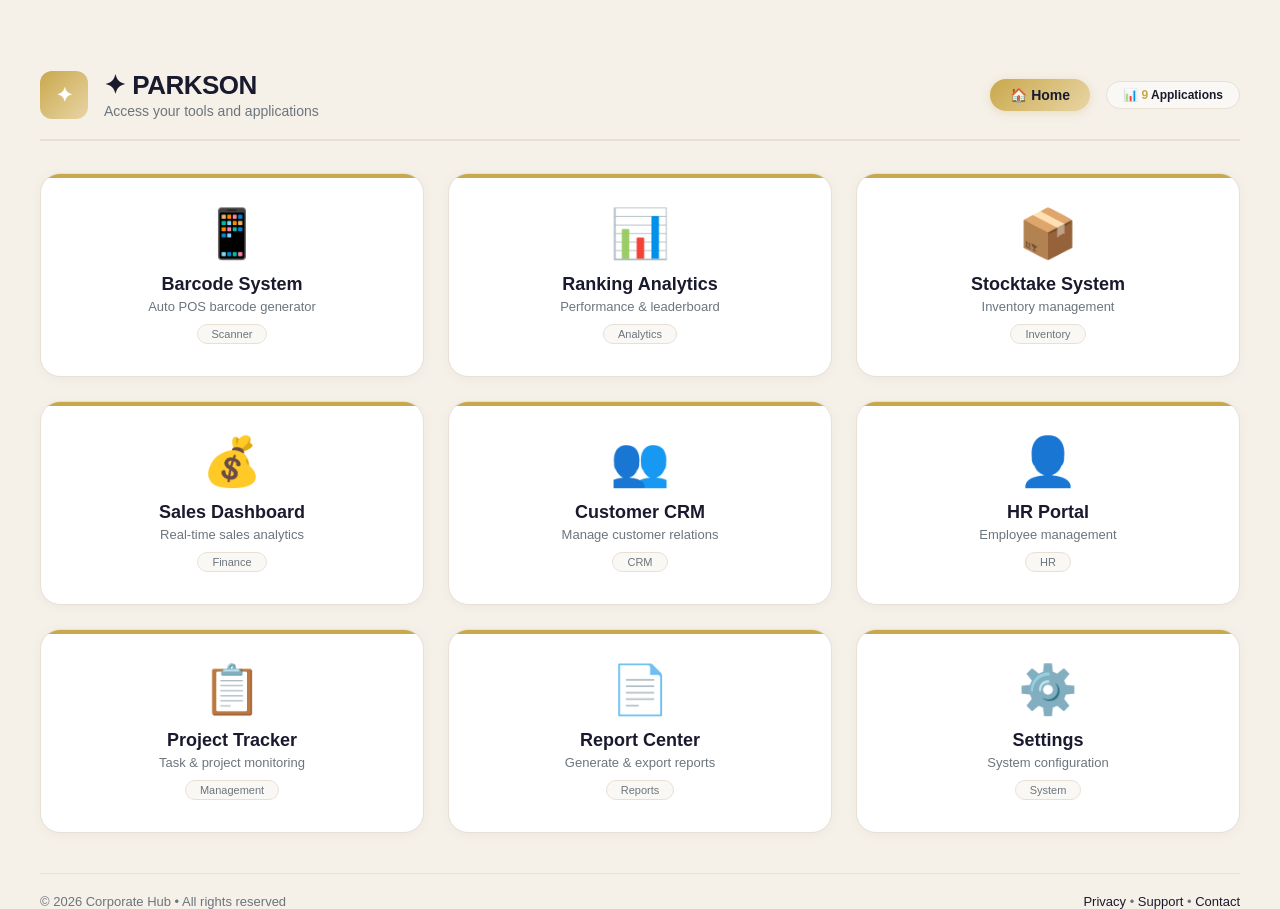
==== index.html @ dc3ac31f "Update index.html" ====
<!DOCTYPE html>
<html lang="ms">
<head>
    <meta charset="UTF-8" />
    <meta name="viewport" content="width=device-width, initial-scale=1.0" />
    <title>PARKSON</title>

    <!-- ===== CSS TERPUSAT ===== -->
    <link rel="stylesheet" href="common.css">
    <link rel="stylesheet" href="ui1.css">

    <!-- ===== CSS KHUSUS INDEX (GRID) ===== -->
    <style>
        /* ===== HEADER ===== */
        .dashboard-header {
            max-width: 1200px;
            margin: 0 auto 32px;
            width: 100%;
            display: flex;
            justify-content: space-between;
            align-items: center;
            padding-bottom: 20px;
            border-bottom: 2px solid var(--border-color, #e8ecf0);
        }

        .header-left {
            display: flex;
            align-items: center;
            gap: 16px;
        }

        .logo-icon {
            width: 48px;
            height: 48px;
            background: var(--gradient-gold, linear-gradient(135deg, #C9A84C, #E8D5A5));
            border-radius: 12px;
            display: flex;
            align-items: center;
            justify-content: center;
            color: white;
            font-size: 20px;
            font-weight: 700;
            cursor: pointer;
            transition: transform 0.2s;
            text-decoration: none;
        }

        .logo-icon:hover {
            transform: scale(1.05);
        }

        .header-title h1 {
            font-size: 26px;
            font-weight: 700;
            color: var(--text-primary, #1a1a2e);
            letter-spacing: -0.5px;
        }

        .header-title p {
            font-size: 14px;
            color: var(--text-muted, #6c757d);
            margin-top: 2px;
        }

        .header-right {
            display: flex;
            align-items: center;
            gap: 16px;
        }

        .header-badge {
            background: var(--bg-input, #faf8f4);
            padding: 6px 16px;
            border-radius: 20px;
            font-size: 12px;
            font-weight: 600;
            color: var(--text-primary, #1a1a2e);
            border: 1px solid var(--border-color, #e8e0d5);
        }

        .header-badge span {
            color: var(--secondary, #C9A84C);
        }

        /* ===== GRID 9 KOTAK ===== */
        .grid-container {
            max-width: 1200px;
            margin: 0 auto;
            width: 100%;
            display: grid;
            grid-template-columns: repeat(3, 1fr);
            gap: 24px;
            flex: 1;
        }

        /* ===== KOTAK (CARD) ===== */
        .grid-item {
            background: var(--bg-card, #ffffff);
            border-radius: 20px;
            padding: 32px 24px;
            box-shadow: 0 2px 12px rgba(0, 0, 0, 0.04);
            border: 1px solid var(--border-color, #e8e0d5);
            cursor: pointer;
            text-decoration: none;
            color: inherit;
            display: flex;
            flex-direction: column;
            align-items: center;
            justify-content: center;
            text-align: center;
            min-height: 200px;
            transition: all 0.3s cubic-bezier(0.25, 0.46, 0.45, 0.94);
            position: relative;
            overflow: hidden;
        }

        .grid-item:hover {
            transform: scale(1.05);
            box-shadow: 0 16px 48px rgba(0, 0, 0, 0.10);
            border-color: var(--secondary, #C9A84C);
            z-index: 10;
        }

        .grid-item::before {
            content: '';
            position: absolute;
            top: 0;
            left: 0;
            right: 0;
            height: 4px;
            background: var(--gradient-gold, linear-gradient(135deg, #C9A84C, #E8D5A5));
            border-radius: 20px 20px 0 0;
            transition: height 0.3s;
        }

        .grid-item:hover::before {
            height: 6px;
        }

        /* Warna berbeza untuk setiap kotak (optional - boleh kekal atau guna gold semua) */
        .grid-item:nth-child(1)::before { background: #C9A84C; }
        .grid-item:nth-child(2)::before { background: #C9A84C; }
        .grid-item:nth-child(3)::before { background: #C9A84C; }
        .grid-item:nth-child(4)::before { background: #C9A84C; }
        .grid-item:nth-child(5)::before { background: #C9A84C; }
        .grid-item:nth-child(6)::before { background: #C9A84C; }
        .grid-item:nth-child(7)::before { background: #C9A84C; }
        .grid-item:nth-child(8)::before { background: #C9A84C; }
        .grid-item:nth-child(9)::before { background: #C9A84C; }

        .grid-icon {
            font-size: 48px;
            margin-bottom: 12px;
            transition: transform 0.3s;
        }

        .grid-item:hover .grid-icon {
            transform: scale(1.1) rotate(-4deg);
        }

        .grid-item h3 {
            font-size: 18px;
            font-weight: 600;
            color: var(--text-primary, #1a1a2e);
            margin-bottom: 4px;
        }

        .grid-item p {
            font-size: 13px;
            color: var(--text-muted, #6c757d);
            margin: 0;
        }

        .grid-item .badge {
            display: inline-block;
            margin-top: 10px;
            padding: 3px 14px;
            background: var(--bg-input, #faf8f4);
            border-radius: 12px;
            font-size: 11px;
            font-weight: 500;
            color: var(--text-muted, #6c757d);
            border: 1px solid var(--border-color, #e8e0d5);
            transition: all 0.3s;
        }

        .grid-item:hover .badge {
            background: var(--gradient-gold, linear-gradient(135deg, #C9A84C, #E8D5A5));
            color: #1a1a2e;
            border-color: var(--secondary, #C9A84C);
        }

        .grid-arrow {
            position: absolute;
            bottom: 16px;
            right: 20px;
            font-size: 18px;
            color: var(--border-color, #d0d4d8);
            transition: all 0.3s;
            opacity: 0;
            transform: translateX(-8px);
        }

        .grid-item:hover .grid-arrow {
            opacity: 1;
            transform: translateX(0);
            color: var(--secondary, #C9A84C);
        }

        /* ===== FOOTER ===== */
        .dashboard-footer {
            max-width: 1200px;
            margin: 40px auto 0;
            width: 100%;
            padding-top: 20px;
            border-top: 1px solid var(--border-color, #e8ecf0);
            display: flex;
            justify-content: space-between;
            font-size: 13px;
            color: var(--text-muted, #6c757d);
        }

        .dashboard-footer a {
            color: var(--text-primary, #1a1a2e);
            text-decoration: none;
            font-weight: 500;
        }

        .dashboard-footer a:hover {
            text-decoration: underline;
            color: var(--secondary, #C9A84C);
        }

        /* ===== RESPONSIVE ===== */
        @media (max-width: 1024px) {
            .grid-container {
                gap: 18px;
            }
            .grid-item {
                min-height: 170px;
                padding: 24px 18px;
            }
            .grid-icon {
                font-size: 40px;
            }
        }

        @media (max-width: 768px) {
            body {
                padding: 20px 16px;
            }

            .dashboard-header {
                flex-direction: column;
                align-items: flex-start;
                gap: 12px;
                padding-bottom: 16px;
            }

            .header-right {
                width: 100%;
                justify-content: flex-start;
                flex-wrap: wrap;
            }

            .grid-container {
                grid-template-columns: repeat(2, 1fr);
                gap: 14px;
            }

            .grid-item {
                min-height: 150px;
                padding: 20px 14px;
            }

            .grid-icon {
                font-size: 34px;
            }
            .grid-item h3 {
                font-size: 15px;
            }
            .grid-item p {
                font-size: 12px;
            }

            .dashboard-footer {
                flex-direction: column;
                gap: 6px;
                text-align: center;
            }
        }

        @media (max-width: 480px) {
            .grid-container {
                grid-template-columns: 1fr 1fr;
                gap: 12px;
            }
            .grid-item {
                min-height: 130px;
                padding: 16px 12px;
            }
            .grid-icon {
                font-size: 28px;
                margin-bottom: 6px;
            }
            .grid-item h3 {
                font-size: 13px;
            }
            .grid-item p {
                font-size: 11px;
            }
            .grid-item .badge {
                font-size: 9px;
                padding: 2px 10px;
                margin-top: 6px;
            }
            .grid-arrow {
                display: none;
            }
            .header-title h1 {
                font-size: 20px;
            }
        }
    </style>
</head>
<body>

    <!-- ===== HEADER ===== -->
    <header class="dashboard-header">
        <div class="header-left">
            <a href="https://parkson127.github.io/all/" class="logo-icon">✦</a>
            <div class="header-title">
                <h1>✦ PARKSON</h1>
                <p>Access your tools and applications</p>
            </div>
        </div>
        <div class="header-right">
            <a href="https://parkson127.github.io/all/" class="home-btn">
                🏠 Home
            </a>
            <span class="header-badge">📊 <span id="appCount">9</span> Applications</span>
        </div>
    </header>

    <!-- ===== GRID 9 KOTAK ===== -->
    <div class="grid-container">

        <!-- 1. BARCODE -->
        <a href="https://parkson127.github.io/all/barcode.html" class="grid-item">
            <span class="grid-icon">📱</span>
            <h3>Barcode System</h3>
            <p>Auto POS barcode generator</p>
            <span class="badge">Scanner</span>
            <span class="grid-arrow">→</span>
        </a>

        <!-- 2. RANKING -->
        <a href="https://parkson127.github.io/all/ranking.html" class="grid-item">
            <span class="grid-icon">📊</span>
            <h3>Ranking Analytics</h3>
            <p>Performance &amp; leaderboard</p>
            <span class="badge">Analytics</span>
            <span class="grid-arrow">→</span>
        </a>

        <!-- 3. STOCKTAKE -->
        <a href="https://parkson127.github.io/all/stocktake.html" class="grid-item">
            <span class="grid-icon">📦</span>
            <h3>Stocktake System</h3>
            <p>Inventory management</p>
            <span class="badge">Inventory</span>
            <span class="grid-arrow">→</span>
        </a>

        <!-- 4. SALES DASHBOARD -->
        <a href="https://parkson127.github.io/all/sales.html" class="grid-item">
            <span class="grid-icon">💰</span>
            <h3>Sales Dashboard</h3>
            <p>Real-time sales analytics</p>
            <span class="badge">Finance</span>
            <span class="grid-arrow">→</span>
        </a>

        <!-- 5. CUSTOMER CRM -->
        <a href="https://parkson127.github.io/all/crm.html" class="grid-item">
            <span class="grid-icon">👥</span>
            <h3>Customer CRM</h3>
            <p>Manage customer relations</p>
            <span class="badge">CRM</span>
            <span class="grid-arrow">→</span>
        </a>

        <!-- 6. HR PORTAL -->
        <a href="https://parkson127.github.io/all/hr.html" class="grid-item">
            <span class="grid-icon">👤</span>
            <h3>HR Portal</h3>
            <p>Employee management</p>
            <span class="badge">HR</span>
            <span class="grid-arrow">→</span>
        </a>

        <!-- 7. PROJECT TRACKER -->
        <a href="https://parkson127.github.io/all/projects.html" class="grid-item">
            <span class="grid-icon">📋</span>
            <h3>Project Tracker</h3>
            <p>Task &amp; project monitoring</p>
            <span class="badge">Management</span>
            <span class="grid-arrow">→</span>
        </a>

        <!-- 8. REPORT CENTER -->
        <a href="https://parkson127.github.io/all/reports.html" class="grid-item">
            <span class="grid-icon">📄</span>
            <h3>Report Center</h3>
            <p>Generate &amp; export reports</p>
            <span class="badge">Reports</span>
            <span class="grid-arrow">→</span>
        </a>

        <!-- 9. SETTINGS -->
        <a href="https://parkson127.github.io/all/settings.html" class="grid-item">
            <span class="grid-icon">⚙️</span>
            <h3>Settings</h3>
            <p>System configuration</p>
            <span class="badge">System</span>
            <span class="grid-arrow">→</span>
        </a>

    </div>

    <!-- ===== FOOTER ===== -->
    <footer class="dashboard-footer">
        <span>© 2026 Corporate Hub • All rights reserved</span>
        <span>
            <a href="#">Privacy</a> •
            <a href="#">Support</a> •
            <a href="#">Contact</a>
        </span>
    </footer>

</body>
</html>
---- common.css ----
/* ================================================================
   COMMON.CSS – STRUKTUR ASAS (RANGKA)
   ================================================================ */

/* ----- RESET & BASE ----- */
* {
    margin: 0;
    padding: 0;
    box-sizing: border-box;
}

body {
    font-family: -apple-system, BlinkMacSystemFont, 'Segoe UI', Roboto, 'Helvetica Neue', Arial, sans-serif;
    background: var(--bg-main, #f5f0e8);
    color: var(--text-primary, #1a1a2e);
    padding-top: 70px;
    min-height: 100vh;
    -webkit-font-smoothing: antialiased;
    display: flex;
    flex-direction: column;
    align-items: center;
}

/* ================================================================
   HOME BAR
   ================================================================ */

.home-bar {
    position: fixed;
    top: 0;
    left: 0;
    right: 0;
    z-index: 9999;
    padding: 10px 24px;
    display: flex;
    align-items: center;
    gap: 12px;
    backdrop-filter: blur(8px);
    -webkit-backdrop-filter: blur(8px);
    background: rgba(255, 255, 255, 0.6);
    border-bottom: 1px solid rgba(201, 168, 76, 0.2);
    box-shadow: none;
}

.home-btn {
    display: inline-flex;
    align-items: center;
    gap: 6px;
    border: none;
    padding: 8px 20px;
    border-radius: 24px;
    font-size: 14px;
    font-weight: 700;
    text-decoration: none;
    transition: all 0.2s;
    cursor: pointer;
    font-family: inherit;
    background: linear-gradient(135deg, #C9A84C, #E8D5A5);
    color: #1a1a2e;
    box-shadow: 0 2px 8px rgba(201, 168, 76, 0.25);
}

.home-btn:hover {
    transform: scale(1.04);
    background: #E8D5A5;
    color: #1a1a2e;
    box-shadow: 0 4px 16px rgba(201, 168, 76, 0.25);
}

.home-bar .hint {
    font-size: 13px;
    color: #4a4a5a;
    font-weight: 500;
}

/* ================================================================
   CONTAINER / CARD (PUSAT)
   ================================================================ */

.container, .input-section, .output-section, .sku-staff-section, .card {
    max-width: 820px;
    width: 100%;
    margin: 0 auto 16px;
    padding: 20px 18px;
    border-radius: 20px;
    border: 1px solid var(--border-color, #e8e0d5);
    background: var(--bg-card, #ffffff);
    box-shadow: 0 2px 12px rgba(0, 0, 0, 0.04);
}

/* ================================================================
   WRAPPER (UNTUK BARCODE)
   ================================================================ */

.wrapper {
    display: flex;
    flex-direction: column;
    padding: 16px 16px 24px;
    gap: 16px;
    flex: 1;
    max-width: 820px;
    width: 100%;
    margin: 0 auto;
}

/* ================================================================
   INPUT FIELDS
   ================================================================ */

input, textarea, .field input {
    width: 100%;
    padding: 14px;
    border-radius: 14px;
    border: 1.5px solid var(--border-color, #e8e0d5);
    background: var(--bg-input, #faf8f4);
    color: var(--text-primary, #1a1a2e);
    font-size: 16px;
    font-weight: 500;
    font-family: inherit;
    transition: all 0.2s;
}

input:focus, textarea:focus, .field input:focus {
    outline: none;
    border-color: var(--secondary, #C9A84C);
    box-shadow: 0 0 0 3px rgba(201, 168, 76, 0.15);
}

input::placeholder, textarea::placeholder {
    color: var(--text-muted, #6c757d);
}

/* ================================================================
   LABEL
   ================================================================ */

label, .field label {
    display: block;
    font-size: 0.7rem;
    font-weight: 600;
    text-transform: uppercase;
    letter-spacing: 1.5px;
    color: var(--text-muted, #6c757d);
    margin-bottom: 4px;
}

/* ================================================================
   DIVIDER EMAS
   ================================================================ */

.divider-gold {
    width: 80px;
    height: 3px;
    background: var(--gradient-gold, linear-gradient(135deg, #C9A84C, #E8D5A5));
    border-radius: 2px;
    margin: 0.8rem 0 1.2rem;
}

/* ================================================================
   BADGE EMAS
   ================================================================ */

.badge-gold, .badge-pro {
    background: var(--gradient-gold, linear-gradient(135deg, #C9A84C, #E8D5A5));
    color: #1a1a2e;
    padding: 0.2rem 1rem;
    border-radius: 30px;
    font-size: 0.6rem;
    font-weight: 700;
    text-transform: uppercase;
    display: inline-block;
}

/* ================================================================
   SUB TITLE EMAS
   ================================================================ */

.sub-title {
    border-left: 3px solid var(--secondary, #C9A84C);
    padding-left: 1rem;
    color: var(--text-secondary, #4a4a5a);
    font-size: 0.75rem;
    text-transform: uppercase;
    letter-spacing: 1px;
    margin-bottom: 1.5rem;
}

/* ================================================================
   BUTTON GENERATE (GOLD)
   ================================================================ */

.generate-btn, .btn-primary, .btn-confirm {
    width: 100%;
    padding: 16px;
    border: none;
    border-radius: 16px;
    font-size: 17px;
    font-weight: 600;
    cursor: pointer;
    font-family: inherit;
    transition: all 0.2s;
    display: flex;
    align-items: center;
    justify-content: center;
    gap: 8px;
    background: var(--gradient-gold, linear-gradient(135deg, #C9A84C, #E8D5A5));
    color: #1a1a2e;
    box-shadow: 0 4px 16px var(--shadow-gold, rgba(201, 168, 76, 0.25));
}

.generate-btn:hover, .btn-primary:hover, .btn-confirm:hover {
    background: #E8D5A5;
    transform: translateY(-2px);
    box-shadow: 0 6px 24px var(--shadow-gold, rgba(201, 168, 76, 0.3));
}

/* ================================================================
   HISTORY
   ================================================================ */

.history-section {
    margin-top: 16px;
    padding-top: 16px;
    border-top: 0.5px solid var(--border-color, #e8e0d5);
}

.history-section .history-header {
    display: flex;
    justify-content: space-between;
    align-items: center;
    margin-bottom: 8px;
}

.history-section .history-header h4 {
    font-size: 13px;
    font-weight: 600;
    color: var(--text-muted, #6c757d);
}

.history-section .history-header .clear-btn {
    font-size: 12px;
    color: var(--secondary, #C9A84C);
    background: none;
    border: none;
    font-weight: 600;
    cursor: pointer;
    font-family: inherit;
}

.history-list {
    display: flex;
    gap: 8px;
    overflow-x: auto;
    padding: 4px 0 8px;
    -webkit-overflow-scrolling: touch;
    scrollbar-width: none;
}

.history-list::-webkit-scrollbar {
    display: none;
}

.history-item {
    background: var(--bg-input, #faf8f4);
    padding: 8px 14px;
    border-radius: 12px;
    font-size: 12px;
    font-weight: 500;
    color: var(--text-primary, #1a1a2e);
    white-space: nowrap;
    cursor: pointer;
    border: 0.5px solid var(--border-color, #e8e0d5);
    flex-shrink: 0;
    transition: all 0.2s;
}

.history-item:hover, .history-item:active {
    background: #e8e0d5;
}

/* ================================================================
   TOAST / NOTIFICATION
   ================================================================ */

.toast {
    position: fixed;
    bottom: 30px;
    left: 50%;
    transform: translateX(-50%) translateY(20px);
    background: rgba(28, 28, 30, 0.92);
    backdrop-filter: blur(12px);
    color: #fff;
    padding: 12px 24px;
    border-radius: 16px;
    font-size: 14px;
    font-weight: 500;
    opacity: 0;
    transition: all 0.35s cubic-bezier(0.25, 0.1, 0.25, 1);
    pointer-events: none;
    z-index: 999;
    box-shadow: 0 8px 32px rgba(0, 0, 0, 0.15);
}

.toast.show {
    opacity: 1;
    transform: translateX(-50%) translateY(0);
}

/* ================================================================
   RESPONSIVE
   ================================================================ */

@media (max-width: 640px) {
    body {
        padding-top: 56px;
    }

    .home-bar {
        padding: 8px 16px;
    }

    .home-btn {
        padding: 6px 14px;
        font-size: 12px;
    }

    .home-bar .hint {
        font-size: 11px;
    }

    .wrapper {
        padding: 12px 12px 16px;
    }

    .container, .input-section, .output-section, .sku-staff-section, .card {
        padding: 16px 14px;
        margin: 0 auto 12px;
    }

    input, textarea, .field input {
        padding: 16px 14px;
        font-size: 17px;
    }

    .generate-btn, .btn-primary, .btn-confirm {
        padding: 18px;
        font-size: 17px;
    }

    .history-item {
        font-size: 11px;
        padding: 6px 12px;
    }
}

/* ================================================================
   DARK MODE
   ================================================================ */

@media (prefers-color-scheme: dark) {
    body {
        background: #1a1a2e;
        color: #f0f0f5;
    }

    .home-bar {
        background: rgba(20, 20, 30, 0.7);
        border-bottom-color: rgba(201, 168, 76, 0.2);
    }

    .home-btn {
        background: linear-gradient(135deg, #C9A84C, #E8D5A5);
        color: #1a1a2e;
    }

    .home-btn:hover {
        background: #E8D5A5;
        color: #1a1a2e;
    }

    .home-bar .hint {
        color: #d0c8b8;
    }

    .container, .input-section, .output-section, .sku-staff-section, .card {
        background: #2a2a3e;
        border-color: #3a3a4e;
    }

    input, textarea, .field input {
        background: #2a2a3e;
        border-color: #3a3a4e;
        color: #f0f0f5;
    }

    input:focus, textarea:focus, .field input:focus {
        border-color: #C9A84C;
        box-shadow: 0 0 0 3px rgba(201, 168, 76, 0.15);
    }

    .history-item {
        background: #2a2a3e;
        color: #f0f0f5;
        border-color: #3a3a4e;
    }

    .history-item:hover, .history-item:active {
        background: #3a3a4e;
    }

    .toast {
        background: rgba(44, 44, 46, 0.95);
        color: #f5f5f7;
    }

    .badge-gold, .badge-pro {
        background: linear-gradient(135deg, #C9A84C, #E8D5A5);
        color: #1a1a2e;
    }

    .divider-gold {
        background: linear-gradient(135deg, #C9A84C, #E8D5A5);
    }

    .sub-title {
        border-left-color: #C9A84C;
        color: #d0c8b8;
    }

    .generate-btn, .btn-primary, .btn-confirm {
        background: linear-gradient(135deg, #C9A84C, #E8D5A5);
        color: #1a1a2e;
    }

    .generate-btn:hover, .btn-primary:hover, .btn-confirm:hover {
        background: #E8D5A5;
        color: #1a1a2e;
    }

    .history-section .history-header h4 {
        color: #8e8e93;
    }

    .history-section .history-header .clear-btn {
        color: #C9A84C;
    }

    label, .field label {
        color: #8e8e93;
    }
}
---- ui1.css ----
/* ================================================================
   UI1.CSS – TEMA EMAS (GOLD THEME)
   ================================================================ */

/* ===== TEMA TERANG DENGAN AKSEN EMAS ===== */
:root {
    --primary: #C9A84C;              /* Emas utama */
    --primary-light: #E8D5A5;        /* Emas cerah */
    --primary-dark: #A8893A;         /* Emas gelap */
    --secondary: #C9A84C;
    --secondary-light: #E8D5A5;
    --secondary-dark: #A8893A;
    --bg-main: #f5f0e8;              /* Background krim lembut */
    --bg-card: #ffffff;
    --bg-input: #faf8f4;
    --text-primary: #1a1a2e;
    --text-secondary: #4a4a5a;
    --text-muted: #6c757d;
    --border-color: #e8e0d5;
    --shadow-gold: rgba(201,168,76,0.25);
    --gradient-gold: linear-gradient(135deg, #C9A84C, #E8D5A5);
    --font-heading: 'Playfair Display', serif;
    --font-body: 'Inter', sans-serif;
    --success: #34c759;
    --danger: #ff2d55;
}

/* ===== HOME BAR - TRANSPARENT BLEND ===== */
.home-bar {
    position: fixed !important;
    top: 0 !important;
    left: 0 !important;
    right: 0 !important;
    z-index: 9999 !important;
    background: rgba(255, 255, 255, 0.6) !important;  /* Separuh transparent */
    backdrop-filter: blur(8px) !important;
    -webkit-backdrop-filter: blur(8px) !important;
    padding: 10px 24px !important;
    border-bottom: 1px solid rgba(201, 168, 76, 0.2) !important;
    display: flex !important;
    align-items: center !important;
    gap: 12px !important;
    box-shadow: none !important;
}

/* ===== BUTANG HOME - LATAR EMAS, TEKS GELAP ===== */
.home-btn {
    display: inline-flex !important;
    align-items: center !important;
    gap: 6px !important;
    background: var(--gradient-gold) !important;
    color: #1a1a2e !important;   /* TEKS GELAP */
    border: none !important;
    padding: 8px 20px !important;
    border-radius: 24px !important;
    font-size: 14px !important;
    font-weight: 700 !important;
    cursor: pointer !important;
    text-decoration: none !important;
    font-family: inherit !important;
    transition: all 0.2s !important;
    box-shadow: 0 2px 8px var(--shadow-gold) !important;
}

.home-btn:hover {
    transform: scale(1.04) !important;
    box-shadow: 0 4px 16px var(--shadow-gold) !important;
    background: #E8D5A5 !important;
    color: #1a1a2e !important;
}

.home-bar .hint {
    font-size: 13px !important;
    color: #4a4a5a !important;   /* Gelap, bukan putih */
    font-weight: 500 !important;
}

/* ===== PADDING ATAS UNTUK HOME BAR ===== */
body {
    padding-top: 70px !important;
    min-height: 100vh;
}

/* ===== DARK MODE - TETAPKAN HOME BAR TRANSPARENT ===== */
@media (prefers-color-scheme: dark) {
    .home-bar {
        background: rgba(20, 20, 30, 0.7) !important;
        border-bottom-color: rgba(201, 168, 76, 0.2) !important;
    }
    .home-btn {
        background: var(--gradient-gold) !important;
        color: #1a1a2e !important;
    }
    .home-btn:hover {
        background: #E8D5A5 !important;
        color: #1a1a2e !important;
    }
    .home-bar .hint {
        color: #d0c8b8 !important;
    }
}

/* ===== ELEMEN LAIN (GOLD ACCENTS) ===== */
.divider-gold {
    width: 80px;
    height: 3px;
    background: var(--gradient-gold) !important;
    border-radius: 2px;
    margin: 0.8rem 0 1.2rem;
}

.badge-gold, .badge-pro {
    background: var(--gradient-gold) !important;
    color: #1a1a2e !important;
    padding: 0.2rem 1rem;
    border-radius: 30px;
    font-size: 0.6rem;
    font-weight: 700;
    text-transform: uppercase;
    display: inline-block;
}

.sub-title-gold {
    border-left: 3px solid var(--secondary) !important;
    padding-left: 1rem;
    color: var(--text-secondary) !important;
    font-size: 0.75rem;
    text-transform: uppercase;
    letter-spacing: 1px;
    margin-bottom: 1.5rem;
}

/* ===== BUTANG GENERATE / PRIMARY ACTIONS ===== */
.generate-btn, .btn-primary, .btn-confirm {
    background: var(--gradient-gold) !important;
    color: #1a1a2e !important;
    box-shadow: 0 4px 16px var(--shadow-gold) !important;
    border: none;
    padding: 16px;
    border-radius: 16px;
    font-size: 17px;
    font-weight: 600;
    cursor: pointer;
    transition: all 0.2s;
    font-family: inherit;
    width: 100%;
    display: flex;
    align-items: center;
    justify-content: center;
    gap: 8px;
}

.generate-btn:hover, .btn-primary:hover, .btn-confirm:hover {
    background: #E8D5A5 !important;
    color: #1a1a2e !important;
    box-shadow: 0 6px 24px var(--shadow-gold) !important;
    transform: translateY(-2px) !important;
}

/* ===== INPUT FIELDS ===== */
input, textarea, .field input {
    background: var(--bg-input) !important;
    border: 1.5px solid var(--border-color) !important;
    border-radius: 14px;
    padding: 14px;
    font-size: 16px;
    font-weight: 500;
    color: var(--text-primary) !important;
    width: 100%;
    transition: all 0.2s;
    font-family: inherit;
}

input:focus, textarea:focus, .field input:focus {
    outline: none;
    border-color: var(--secondary) !important;
    box-shadow: 0 0 0 3px rgba(201, 168, 76, 0.15) !important;
}

/* ===== CARD / CONTAINER ===== */
.card, .container, .input-section, .output-section, .sku-staff-section {
    background: var(--bg-card) !important;
    border: 1px solid var(--border-color) !important;
    border-radius: 20px;
    padding: 20px 18px;
    box-shadow: 0 2px 12px rgba(0,0,0,0.04) !important;
    margin-bottom: 16px;
}

/* ===== HISTORY ITEMS ===== */
.history-item {
    background: var(--bg-input) !important;
    color: var(--text-primary) !important;
    border-color: var(--border-color) !important;
}

.history-item:hover, .history-item:active {
    background: #e8e0d5 !important;
}

/* ===== LABEL ===== */
label, .field label, .staff-label {
    color: var(--text-muted) !important;
    font-size: 0.7rem;
    font-weight: 600;
    text-transform: uppercase;
    letter-spacing: 1.5px;
}
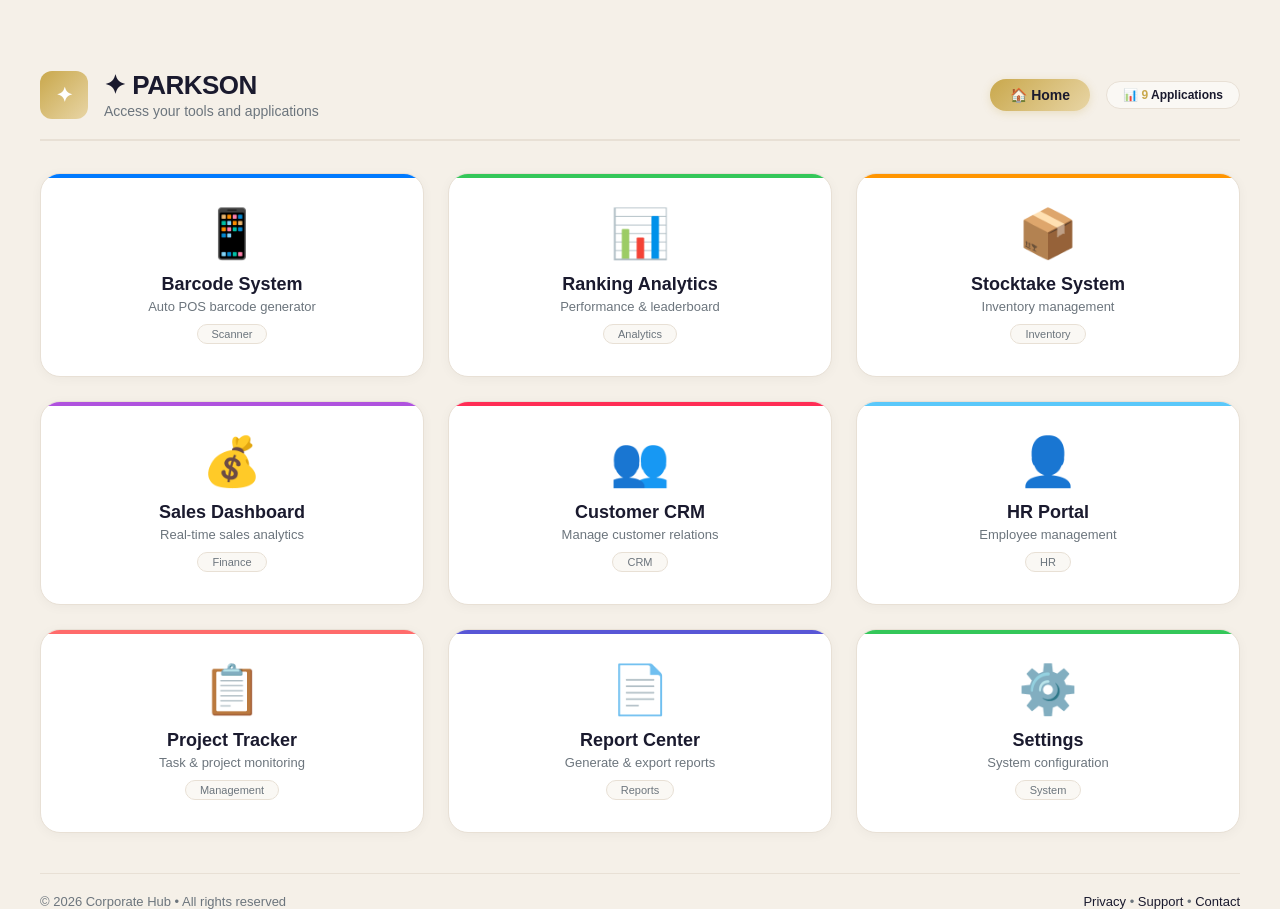
==== commit b4079300: "Update index.html" ====
--- a/index.html
+++ b/index.html
@@ -128,7 +128,6 @@
             left: 0;
             right: 0;
             height: 4px;
-            background: var(--gradient-gold, linear-gradient(135deg, #C9A84C, #E8D5A5));
             border-radius: 20px 20px 0 0;
             transition: height 0.3s;
         }
@@ -137,16 +136,27 @@
             height: 6px;
         }
 
-        /* Warna berbeza untuk setiap kotak (optional - boleh kekal atau guna gold semua) */
-        .grid-item:nth-child(1)::before { background: #C9A84C; }
-        .grid-item:nth-child(2)::before { background: #C9A84C; }
-        .grid-item:nth-child(3)::before { background: #C9A84C; }
-        .grid-item:nth-child(4)::before { background: #C9A84C; }
-        .grid-item:nth-child(5)::before { background: #C9A84C; }
-        .grid-item:nth-child(6)::before { background: #C9A84C; }
-        .grid-item:nth-child(7)::before { background: #C9A84C; }
-        .grid-item:nth-child(8)::before { background: #C9A84C; }
-        .grid-item:nth-child(9)::before { background: #C9A84C; }
+        /* ===== WARNA BERBEZA UNTUK SETIAP KOTAK ===== */
+        .grid-item:nth-child(1)::before { background: #007aff; }
+        .grid-item:nth-child(2)::before { background: #34c759; }
+        .grid-item:nth-child(3)::before { background: #ff9500; }
+        .grid-item:nth-child(4)::before { background: #af52de; }
+        .grid-item:nth-child(5)::before { background: #ff2d55; }
+        .grid-item:nth-child(6)::before { background: #5ac8fa; }
+        .grid-item:nth-child(7)::before { background: #ff6b6b; }
+        .grid-item:nth-child(8)::before { background: #5856d6; }
+        .grid-item:nth-child(9)::before { background: #34c759; }
+
+        /* Hover effect untuk setiap warna */
+        .grid-item:nth-child(1):hover { border-color: #007aff; }
+        .grid-item:nth-child(2):hover { border-color: #34c759; }
+        .grid-item:nth-child(3):hover { border-color: #ff9500; }
+        .grid-item:nth-child(4):hover { border-color: #af52de; }
+        .grid-item:nth-child(5):hover { border-color: #ff2d55; }
+        .grid-item:nth-child(6):hover { border-color: #5ac8fa; }
+        .grid-item:nth-child(7):hover { border-color: #ff6b6b; }
+        .grid-item:nth-child(8):hover { border-color: #5856d6; }
+        .grid-item:nth-child(9):hover { border-color: #34c759; }
 
         .grid-icon {
             font-size: 48px;
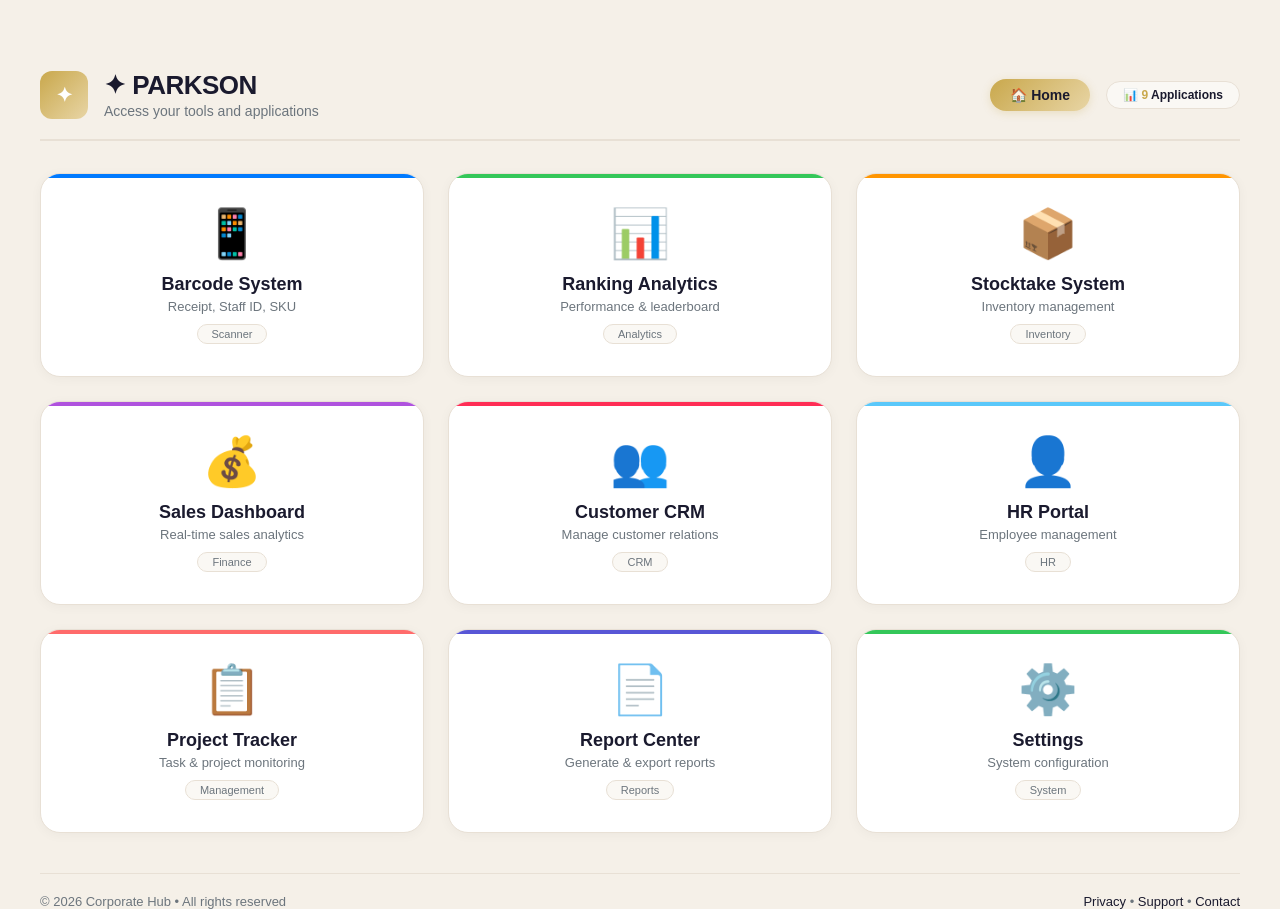
==== commit 8d999a98: "Update index.html" ====
--- a/index.html
+++ b/index.html
@@ -359,7 +359,7 @@
         <a href="https://parkson127.github.io/all/barcode.html" class="grid-item">
             <span class="grid-icon">📱</span>
             <h3>Barcode System</h3>
-            <p>Auto POS barcode generator</p>
+            <p>Receipt, Staff ID, SKU</p>
             <span class="badge">Scanner</span>
             <span class="grid-arrow">→</span>
         </a>
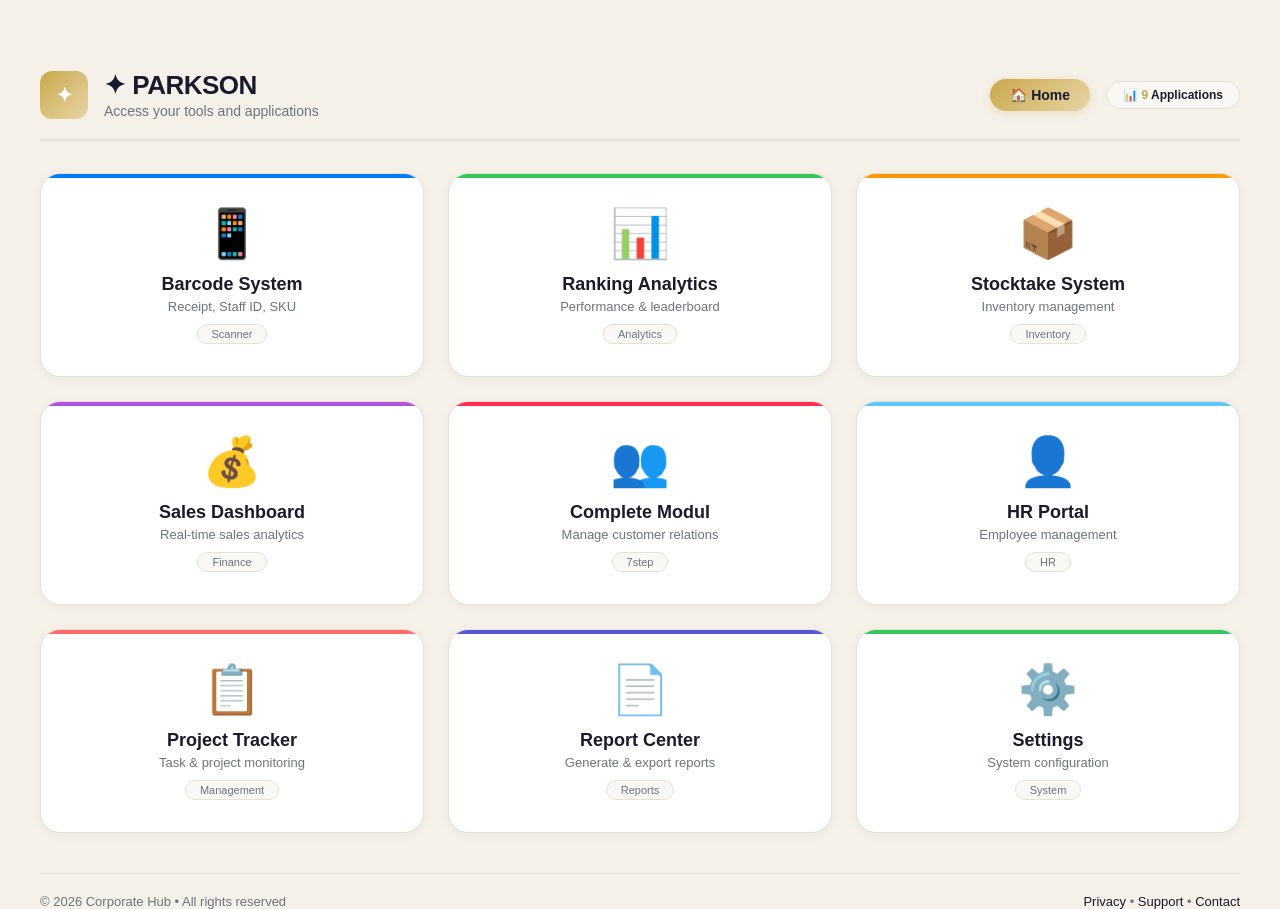
==== commit 9dc86632: "Update CRM section to 7 Step and change title" ====
--- a/index.html
+++ b/index.html
@@ -391,12 +391,12 @@
             <span class="grid-arrow">→</span>
         </a>
 
-        <!-- 5. CUSTOMER CRM -->
+        <!-- 5. 7 Step -->
         <a href="https://parkson127.github.io/all/crm.html" class="grid-item">
             <span class="grid-icon">👥</span>
-            <h3>Customer CRM</h3>
+            <h3>Complete Modul</h3>
             <p>Manage customer relations</p>
-            <span class="badge">CRM</span>
+            <span class="badge">7step</span>
             <span class="grid-arrow">→</span>
         </a>
 
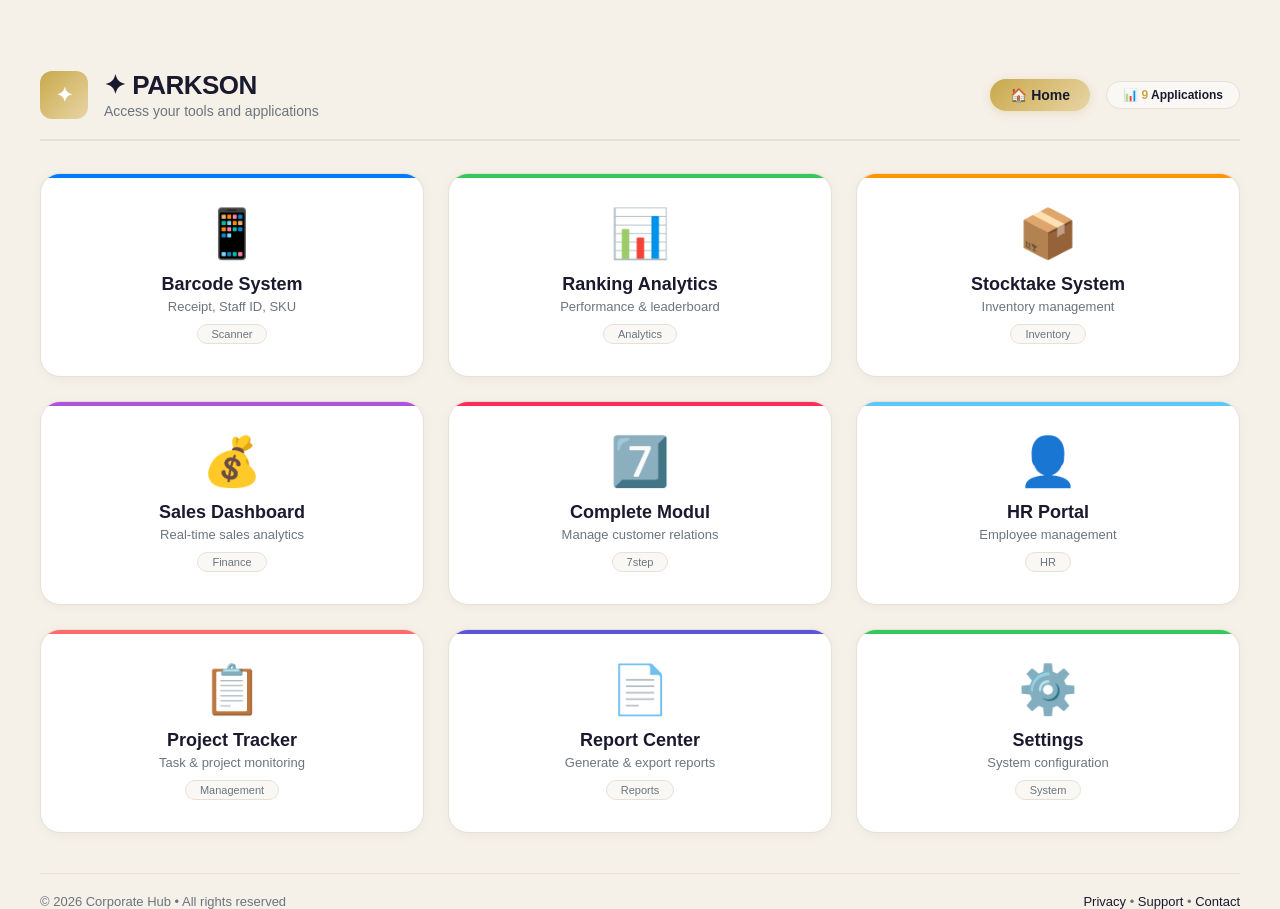
==== commit cc85c732: "Update link and icon for 7 Step module" ====
--- a/index.html
+++ b/index.html
@@ -392,8 +392,8 @@
         </a>
 
         <!-- 5. 7 Step -->
-        <a href="https://parkson127.github.io/all/crm.html" class="grid-item">
-            <span class="grid-icon">👥</span>
+        <a href="https://parkson127.github.io/all/7step.html" class="grid-item">
+            <span class="grid-icon">7️⃣</span>
             <h3>Complete Modul</h3>
             <p>Manage customer relations</p>
             <span class="badge">7step</span>
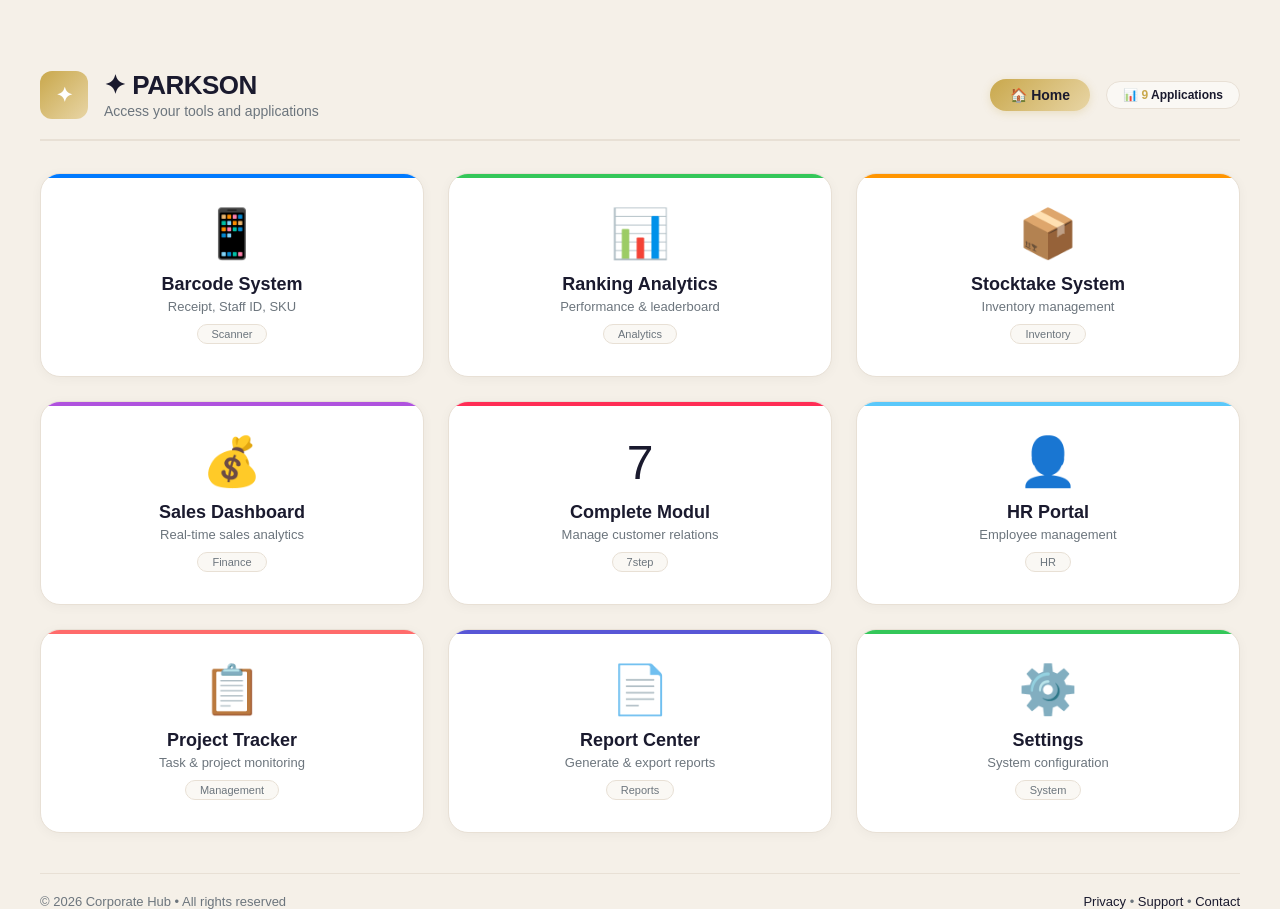
==== commit 1aec63da: "Update index.html" ====
--- a/index.html
+++ b/index.html
@@ -393,7 +393,7 @@
 
         <!-- 5. 7 Step -->
         <a href="https://parkson127.github.io/all/7step.html" class="grid-item">
-            <span class="grid-icon">7️⃣</span>
+            <span class="grid-icon">7</span>
             <h3>Complete Modul</h3>
             <p>Manage customer relations</p>
             <span class="badge">7step</span>
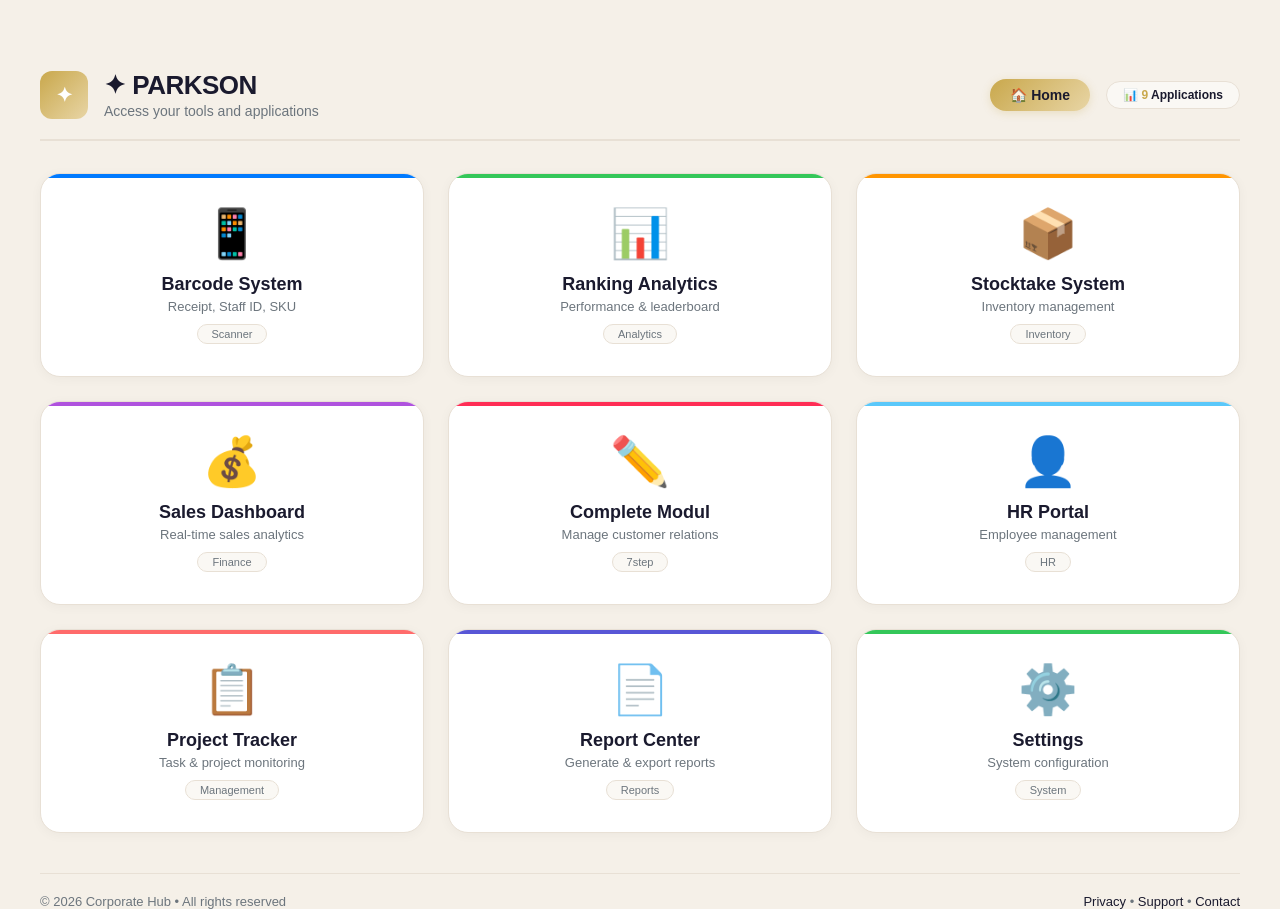
==== commit 271de69e: "Change grid icon for 7 step link to pencil emoji" ====
--- a/index.html
+++ b/index.html
@@ -393,7 +393,7 @@
 
         <!-- 5. 7 Step -->
         <a href="https://parkson127.github.io/all/7step.html" class="grid-item">
-            <span class="grid-icon">7</span>
+            <span class="grid-icon">✏️</span>
             <h3>Complete Modul</h3>
             <p>Manage customer relations</p>
             <span class="badge">7step</span>
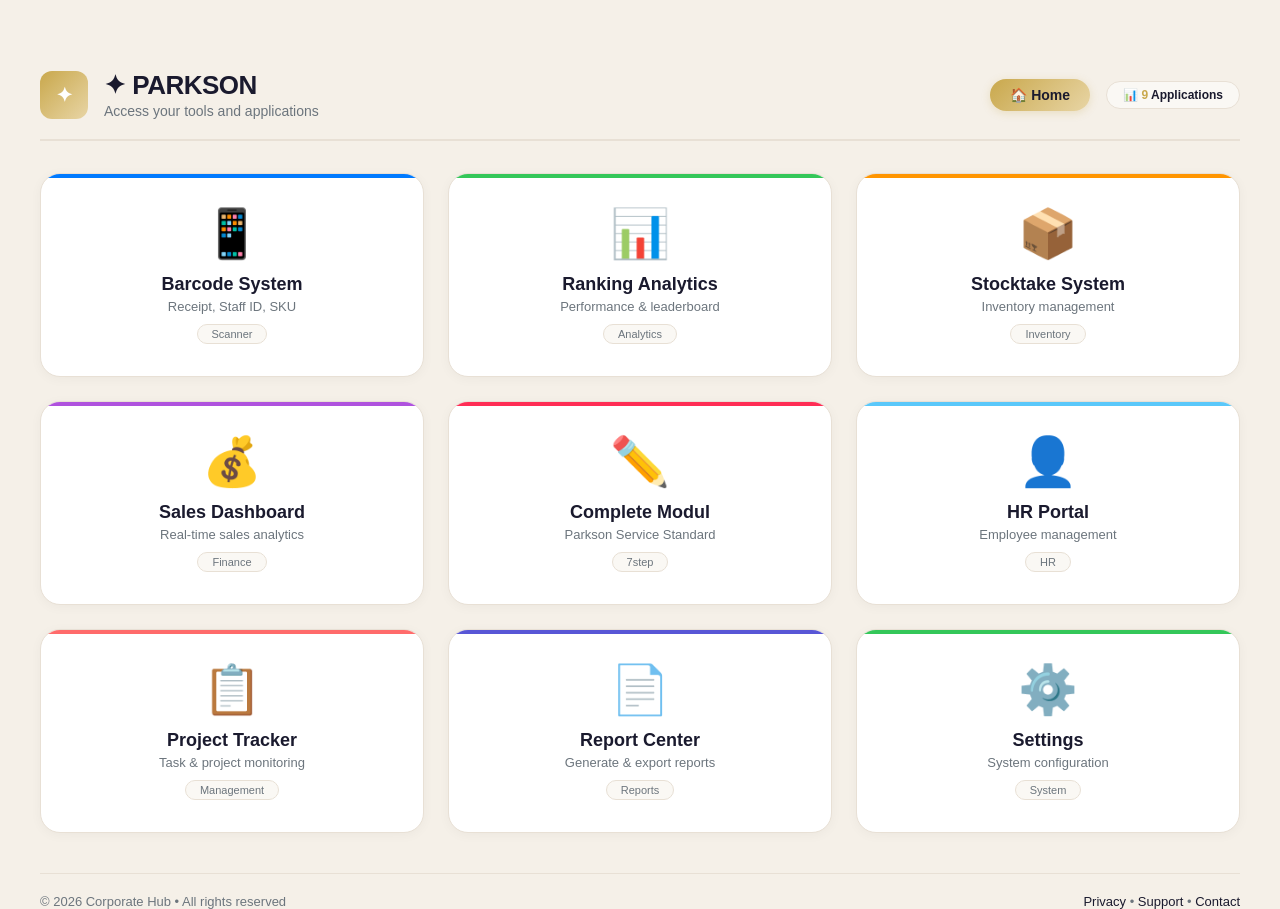
==== commit a0d48511: "Update description in 7 Step section" ====
--- a/index.html
+++ b/index.html
@@ -395,7 +395,7 @@
         <a href="https://parkson127.github.io/all/7step.html" class="grid-item">
             <span class="grid-icon">✏️</span>
             <h3>Complete Modul</h3>
-            <p>Manage customer relations</p>
+            <p>Parkson Service Standard</p>
             <span class="badge">7step</span>
             <span class="grid-arrow">→</span>
         </a>
